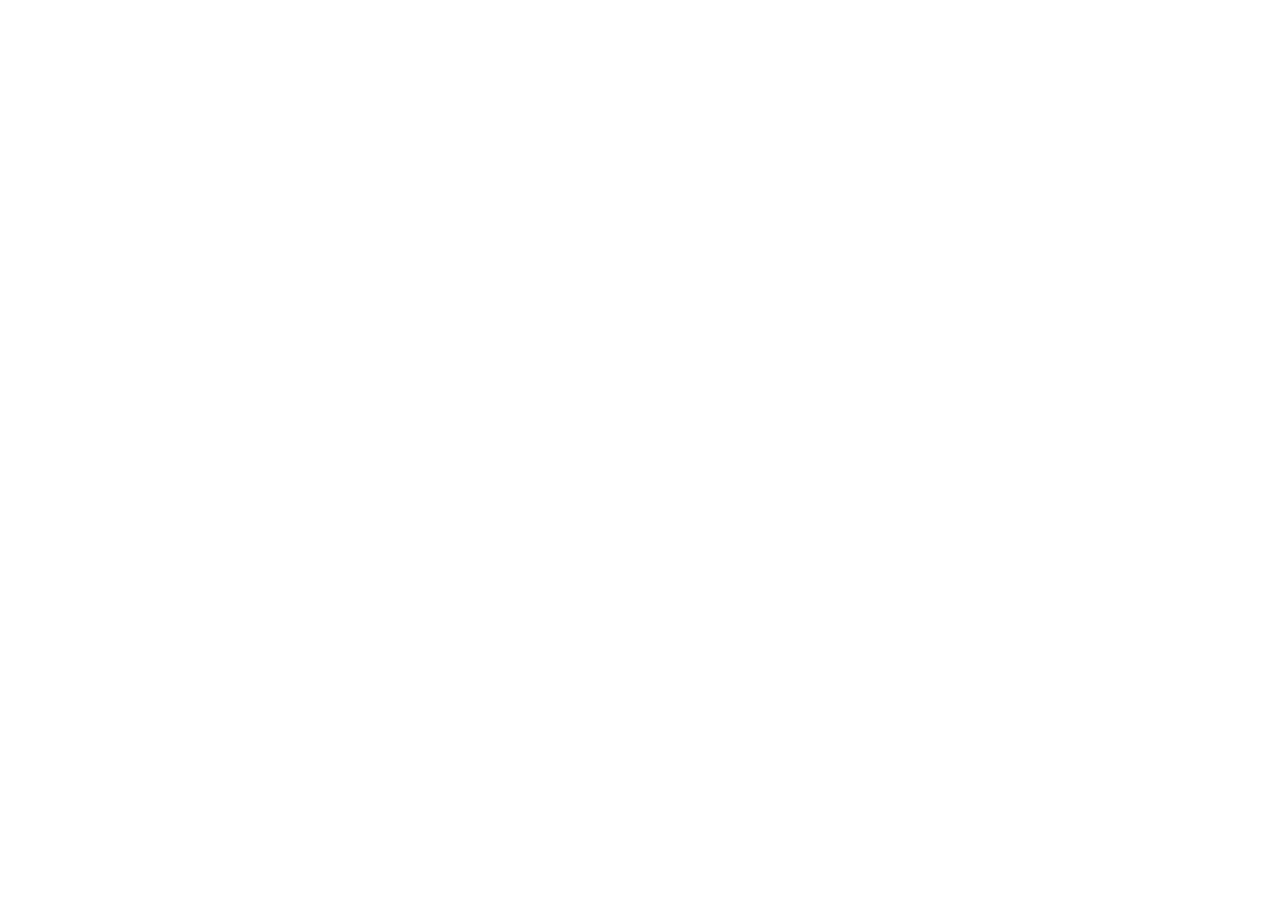
==== index.html @ a0824323 "Add static React Tailwind enterprise template" ====
<!doctype html>
<html lang="zh-CN">
  <head>
    <meta charset="utf-8" />
    <meta name="viewport" content="width=device-width, initial-scale=1" />
    <title>NovaTech 企业官网</title>
    <script src="https://cdn.tailwindcss.com"></script>
    <script>
      tailwind.config = {
        theme: {
          extend: {
            colors: {
              primary: {
                DEFAULT: '#0F172A',
                light: '#1E293B',
              },
              accent: '#6366F1',
            },
          },
        },
      };
    </script>
    <link rel="preconnect" href="https://fonts.googleapis.com" />
    <link rel="preconnect" href="https://fonts.gstatic.com" crossorigin />
    <link
      href="https://fonts.googleapis.com/css2?family=Inter:wght@400;500;600;700&display=swap"
      rel="stylesheet"
    />
    <style>
      body {
        font-family: 'Inter', system-ui, -apple-system, BlinkMacSystemFont, 'Segoe UI',
          sans-serif;
        background: #ffffff;
        color: #0b1120;
      }
    </style>
  </head>
  <body class="bg-white">
    <div id="root"></div>

    <script crossorigin src="https://unpkg.com/react@18/umd/react.production.min.js"></script>
    <script crossorigin src="https://unpkg.com/react-dom@18/umd/react-dom.production.min.js"></script>
    <script src="https://unpkg.com/@babel/standalone/babel.min.js"></script>

    <script type="text/babel">
      const navigation = [
        { name: '产品', href: '#products' },
        { name: '服务', href: '#services' },
        { name: '案例', href: '#case-studies' },
        { name: '联系我们', href: '#contact' },
      ];

      const productHighlights = [
        {
          title: 'NovaCloud 平台',
          description:
            '以云原生为核心，为企业提供可扩展的微服务架构，快速交付数字化产品。',
          tags: ['云原生', '可扩展', '自动化部署'],
          image:
            'https://images.unsplash.com/photo-1505740420928-5e560c06d30e?auto=format&fit=crop&w=800&q=80',
        },
        {
          title: 'Quantum 数据湖',
          description:
            '统一管理企业多源数据，实现实时洞察与智能决策，提升业务敏捷性。',
          tags: ['实时分析', '数据治理', 'AI 驱动'],
          image:
            'https://images.unsplash.com/photo-1518770660439-4636190af475?auto=format&fit=crop&w=800&q=80',
        },
        {
          title: 'Sentinel 安全套件',
          description:
            '多层次智能安全策略，构建企业级零信任安全体系，全面守护资产安全。',
          tags: ['零信任', '威胁检测', '合规'],
          image:
            'https://images.unsplash.com/photo-1550751827-4bd374c3f58b?auto=format&fit=crop&w=800&q=80',
        },
      ];

      const services = [
        {
          title: '咨询与规划',
          description: '分析企业现状，制定数字化转型路线，确保战略落地。',
          icon: (
            <svg
              xmlns="http://www.w3.org/2000/svg"
              viewBox="0 0 24 24"
              fill="none"
              stroke="currentColor"
              className="h-10 w-10"
            >
              <path
                strokeLinecap="round"
                strokeLinejoin="round"
                strokeWidth="1.5"
                d="M3.75 3.75h16.5v10.5H3.75V3.75Z"
              />
              <path
                strokeLinecap="round"
                strokeLinejoin="round"
                strokeWidth="1.5"
                d="M6 18h12m-9 0v2.25m6-2.25v2.25"
              />
            </svg>
          ),
        },
        {
          title: '定制开发',
          description: '组建跨职能团队，敏捷迭代交付业务系统与创新应用。',
          icon: (
            <svg
              xmlns="http://www.w3.org/2000/svg"
              viewBox="0 0 24 24"
              fill="none"
              stroke="currentColor"
              className="h-10 w-10"
            >
              <path
                strokeLinecap="round"
                strokeLinejoin="round"
                strokeWidth="1.5"
                d="m15 11.25-3 3-3-3m3-6v9"
              />
              <path
                strokeLinecap="round"
                strokeLinejoin="round"
                strokeWidth="1.5"
                d="M19.5 21h-15a1.5 1.5 0 0 1-1.5-1.5V6A1.5 1.5 0 0 1 4.5 4.5h4.755a1.5 1.5 0 0 1 1.06.44l1.495 1.495a1.5 1.5 0 0 0 1.06.44H19.5A1.5 1.5 0 0 1 21 7.875v11.625A1.5 1.5 0 0 1 19.5 21Z"
              />
            </svg>
          ),
        },
        {
          title: '托管运维',
          description: '7×24小时全托管运维，保障系统高可用与持续可观测性。',
          icon: (
            <svg
              xmlns="http://www.w3.org/2000/svg"
              viewBox="0 0 24 24"
              fill="none"
              stroke="currentColor"
              className="h-10 w-10"
            >
              <path
                strokeLinecap="round"
                strokeLinejoin="round"
                strokeWidth="1.5"
                d="M12 6v6l3 3"
              />
              <path
                strokeLinecap="round"
                strokeLinejoin="round"
                strokeWidth="1.5"
                d="M21 12A9 9 0 1 1 12 3"
              />
            </svg>
          ),
        },
      ];

      const metrics = [
        { value: '200+', label: '全球企业客户' },
        { value: '120%', label: '平均ROI提升' },
        { value: '99.99%', label: '服务可用性' },
        { value: '24/7', label: '全天候支持' },
      ];

      const Button = ({ children, variant = 'primary', href = '#' }) => {
        const baseClasses =
          'inline-flex items-center justify-center rounded-full px-5 py-3 text-sm font-semibold transition-all duration-300 focus:outline-none focus-visible:ring-2 focus-visible:ring-offset-2';
        const variants = {
          primary:
            'bg-black text-white hover:bg-gray-900 focus-visible:ring-black focus-visible:ring-offset-white',
          secondary:
            'bg-white text-black border border-black/10 hover:border-black/40 focus-visible:ring-black focus-visible:ring-offset-white',
        };

        return (
          <a href={href} className={`${baseClasses} ${variants[variant]}`}>
            {children}
          </a>
        );
      };

      const Navbar = () => {
        const [isOpen, setIsOpen] = React.useState(false);

        return (
          <header className="sticky top-0 z-50 border-b border-black/5 bg-white/80 backdrop-blur">
            <div className="mx-auto flex max-w-6xl items-center justify-between px-6 py-4">
              <div className="flex items-center space-x-2">
                <div className="flex h-10 w-10 items-center justify-center rounded-full bg-black text-white">
                  <span className="text-lg font-bold">N</span>
                </div>
                <div>
                  <p className="text-lg font-semibold">NovaTech</p>
                  <p className="text-xs text-black/60">智启未来的企业科技伙伴</p>
                </div>
              </div>

              <nav className="hidden items-center space-x-8 text-sm font-medium text-black/80 md:flex">
                {navigation.map((item) => (
                  <a key={item.name} href={item.href} className="hover:text-black">
                    {item.name}
                  </a>
                ))}
              </nav>

              <div className="hidden space-x-3 md:flex">
                <Button variant="secondary" href="#contact">
                  登录平台
                </Button>
                <Button href="#contact">预约演示</Button>
              </div>

              <button
                className="md:hidden"
                onClick={() => setIsOpen((prev) => !prev)}
                aria-label="Toggle menu"
              >
                <svg
                  xmlns="http://www.w3.org/2000/svg"
                  fill="none"
                  viewBox="0 0 24 24"
                  strokeWidth="1.5"
                  stroke="currentColor"
                  className="h-7 w-7"
                >
                  <path
                    strokeLinecap="round"
                    strokeLinejoin="round"
                    d={
                      isOpen
                        ? 'M6 18L18 6M6 6l12 12'
                        : 'M3.75 5.25h16.5M3.75 12h16.5m-16.5 6.75h16.5'
                    }
                  />
                </svg>
              </button>
            </div>

            {isOpen && (
              <div className="space-y-2 border-t border-black/5 bg-white px-6 py-4 md:hidden">
                {navigation.map((item) => (
                  <a
                    key={item.name}
                    href={item.href}
                    className="block rounded-lg px-3 py-2 text-sm font-medium hover:bg-black/5"
                  >
                    {item.name}
                  </a>
                ))}
                <div className="flex flex-col space-y-2 pt-2">
                  <Button variant="secondary" href="#contact">
                    登录平台
                  </Button>
                  <Button href="#contact">预约演示</Button>
                </div>
              </div>
            )}
          </header>
        );
      };

      const Hero = () => (
        <section className="relative overflow-hidden">
          <div className="absolute inset-0 -z-10">
            <div className="pointer-events-none absolute left-1/2 top-20 h-[28rem] w-[28rem] -translate-x-1/2 rounded-full bg-black/5 blur-3xl"></div>
            <div className="pointer-events-none absolute -left-20 bottom-10 h-72 w-72 rounded-full bg-black/5 blur-3xl"></div>
          </div>

          <div className="mx-auto flex max-w-6xl flex-col items-center gap-12 px-6 py-24 text-center md:flex-row md:gap-16 md:text-left">
            <div className="md:w-3/5">
              <span className="inline-flex items-center rounded-full border border-black/10 px-3 py-1 text-xs font-medium uppercase tracking-[0.2em] text-black/60">
                科技驱动增长
              </span>
              <h1 className="mt-6 text-4xl font-bold leading-tight text-black sm:text-5xl lg:text-6xl">
                构建面向未来的企业科技基础设施
              </h1>
              <p className="mt-6 text-base leading-relaxed text-black/70 sm:text-lg">
                NovaTech 通过云原生、数据智能与零信任安全，帮助企业快速实现数字化转型，打造持续创新的业务引擎。
              </p>
              <div className="mt-8 flex flex-col gap-4 sm:flex-row">
                <Button href="#contact">获取个性化方案</Button>
                <Button variant="secondary" href="#case-studies">
                  查看成功案例
                </Button>
              </div>
              <div className="mt-12 grid grid-cols-2 gap-6 rounded-2xl border border-black/10 bg-white/60 p-6 backdrop-blur-sm sm:grid-cols-4">
                {metrics.map((metric) => (
                  <div key={metric.label}>
                    <p className="text-2xl font-semibold text-black">{metric.value}</p>
                    <p className="mt-1 text-xs uppercase tracking-wider text-black/60">
                      {metric.label}
                    </p>
                  </div>
                ))}
              </div>
            </div>

            <div className="relative w-full md:w-2/5">
              <div className="relative overflow-hidden rounded-3xl border border-black/5 bg-gradient-to-br from-white to-black/5 p-6 shadow-xl">
                <div className="space-y-6">
                  <div>
                    <p className="text-xs font-semibold uppercase tracking-widest text-black/50">
                      Nova 宙域控制台
                    </p>
                    <h2 className="mt-2 text-2xl font-semibold text-black">
                      实时掌控企业数字资产
                    </h2>
                    <p className="mt-3 text-sm text-black/70">
                      AI 驱动的可视化界面，为跨团队协作提供统一的数据、流程和安全策略视图。
                    </p>
                  </div>

                  <div className="grid grid-cols-2 gap-4 text-left">
                    {[
                      '自动化发布流水线',
                      '智能告警与可观测',
                      'AI 助理策略建议',
                      '统一权限与合规',
                    ].map((item) => (
                      <div
                        key={item}
                        className="rounded-2xl border border-black/10 bg-white/80 p-4 text-sm"
                      >
                        <span className="text-black">{item}</span>
                      </div>
                    ))}
                  </div>

                  <div className="rounded-2xl border border-dashed border-black/20 p-4 text-left text-sm text-black/60">
                    <p>
                      “借助 NovaTech，我们的产品迭代周期缩短 40%，安全事故率下降 75%。”
                    </p>
                    <p className="mt-3 font-medium text-black">—— Apex Fintech CTO</p>
                  </div>
                </div>
              </div>
            </div>
          </div>
        </section>
      );

      const Products = () => (
        <section id="products" className="bg-white py-20">
          <div className="mx-auto max-w-6xl px-6">
            <div className="flex flex-col items-start justify-between gap-6 md:flex-row md:items-end">
              <div>
                <p className="text-sm font-semibold uppercase tracking-widest text-black/50">
                  产品矩阵
                </p>
                <h2 className="mt-3 text-3xl font-bold text-black sm:text-4xl">
                  连接数据、应用与安全的数字底座
                </h2>
              </div>
              <Button variant="secondary" href="#contact">
                申请产品白皮书
              </Button>
            </div>

            <div className="mt-12 grid gap-8 md:grid-cols-2 lg:grid-cols-3">
              {productHighlights.map((product) => (
                <article
                  key={product.title}
                  className="flex h-full flex-col overflow-hidden rounded-3xl border border-black/10 bg-white shadow-sm transition duration-300 hover:-translate-y-1 hover:shadow-xl"
                >
                  <div className="aspect-[4/3] overflow-hidden">
                    <img
                      src={product.image}
                      alt={product.title}
                      className="h-full w-full object-cover transition duration-500 hover:scale-105"
                    />
                  </div>
                  <div className="flex flex-1 flex-col gap-4 p-6">
                    <h3 className="text-xl font-semibold text-black">{product.title}</h3>
                    <p className="text-sm leading-relaxed text-black/70">
                      {product.description}
                    </p>
                    <div className="mt-auto flex flex-wrap gap-2">
                      {product.tags.map((tag) => (
                        <span
                          key={tag}
                          className="inline-flex items-center rounded-full border border-black/10 px-3 py-1 text-xs text-black/70"
                        >
                          {tag}
                        </span>
                      ))}
                    </div>
                  </div>
                </article>
              ))}
            </div>
          </div>
        </section>
      );

      const Services = () => (
        <section id="services" className="bg-black text-white">
          <div className="mx-auto max-w-6xl px-6 py-20">
            <div className="flex flex-col gap-6 md:flex-row md:items-end md:justify-between">
              <div>
                <p className="text-sm font-semibold uppercase tracking-widest text-white/60">
                  专业服务
                </p>
                <h2 className="mt-3 text-3xl font-bold sm:text-4xl">
                  从战略到交付，陪伴企业每一步
                </h2>
              </div>
              <p className="max-w-xl text-sm leading-relaxed text-white/70">
                NovaTech 的专家团队覆盖咨询、架构、开发到运维全链路，确保企业技术资产的持续演进与业务价值最大化。
              </p>
            </div>

            <div className="mt-12 grid gap-6 md:grid-cols-3">
              {services.map((service) => (
                <div
                  key={service.title}
                  className="flex h-full flex-col rounded-3xl border border-white/10 bg-white/5 p-6 backdrop-blur transition duration-300 hover:-translate-y-1 hover:border-white/30"
                >
                  <div className="mb-4 text-white/90">{service.icon}</div>
                  <h3 className="text-xl font-semibold">{service.title}</h3>
                  <p className="mt-3 text-sm leading-relaxed text-white/70">
                    {service.description}
                  </p>
                  <a
                    href="#contact"
                    className="mt-auto inline-flex items-center text-sm font-medium text-white/80 hover:text-white"
                  >
                    了解更多
                    <svg
                      xmlns="http://www.w3.org/2000/svg"
                      fill="none"
                      viewBox="0 0 24 24"
                      strokeWidth="1.5"
                      stroke="currentColor"
                      className="ml-2 h-4 w-4"
                    >
                      <path strokeLinecap="round" strokeLinejoin="round" d="M17.25 8.25 21 12l-3.75 3.75" />
                      <path
                        strokeLinecap="round"
                        strokeLinejoin="round"
                        d="M3 12h18"
                      />
                    </svg>
                  </a>
                </div>
              ))}
            </div>
          </div>
        </section>
      );

      const CaseStudies = () => (
        <section id="case-studies" className="bg-white py-20">
          <div className="mx-auto max-w-6xl px-6">
            <div className="rounded-3xl border border-black/10 bg-gradient-to-br from-white to-black/5 p-10 shadow-lg">
              <div className="flex flex-col gap-8 md:flex-row md:items-center md:justify-between">
                <div className="max-w-2xl">
                  <p className="text-sm font-semibold uppercase tracking-widest text-black/50">
                    客户案例
                  </p>
                  <h2 className="mt-3 text-3xl font-bold text-black sm:text-4xl">
                    助力全球企业打造可信赖的数字体验
                  </h2>
                  <p className="mt-4 text-sm leading-relaxed text-black/70">
                    在金融、制造、零售与能源等行业，我们帮助企业构建稳定、安全且具前瞻性的技术基座，实现业务规模化增长。
                  </p>
                </div>
                <div className="grid gap-4 text-sm text-black/70">
                  {[
                    'Apex Fintech：实现日处理 5 亿+ 交易的低延迟架构',
                    'Helios Manufacturing：打通供应链数据的实时监控平台',
                    'Vela Retail：AI 驱动的个性化营销自动化系统',
                  ].map((item) => (
                    <div key={item} className="flex items-start gap-3">
                      <span className="mt-1 inline-flex h-2 w-2 rounded-full bg-black"></span>
                      <p>{item}</p>
                    </div>
                  ))}
                </div>
              </div>
            </div>
          </div>
        </section>
      );

      const CTASection = () => (
        <section id="contact" className="bg-black text-white">
          <div className="mx-auto max-w-6xl px-6 py-20">
            <div className="grid gap-10 md:grid-cols-2 md:items-center">
              <div>
                <p className="text-sm font-semibold uppercase tracking-widest text-white/60">
                  下一步
                </p>
                <h2 className="mt-4 text-3xl font-bold sm:text-4xl">
                  预约一场专属的策略研讨会
                </h2>
                <p className="mt-4 text-sm leading-relaxed text-white/70">
                  告诉我们您的业务目标，我们的专家团队将在 24 小时内与您联系，共同制定高影响力的数字化行动计划。
                </p>
              </div>
              <div className="rounded-3xl border border-white/10 bg-white/10 p-8">
                <form className="grid gap-4">
                  <div className="grid gap-2">
                    <label className="text-xs font-medium uppercase tracking-widest text-white/60">
                      姓名
                    </label>
                    <input
                      type="text"
                      placeholder="请输入您的姓名"
                      className="w-full rounded-xl border border-white/20 bg-white/10 px-4 py-3 text-sm text-white placeholder:text-white/40 focus:border-white/60 focus:outline-none"
                    />
                  </div>
                  <div className="grid gap-2">
                    <label className="text-xs font-medium uppercase tracking-widest text-white/60">
                      企业邮箱
                    </label>
                    <input
                      type="email"
                      placeholder="you@company.com"
                      className="w-full rounded-xl border border-white/20 bg-white/10 px-4 py-3 text-sm text-white placeholder:text-white/40 focus:border-white/60 focus:outline-none"
                    />
                  </div>
                  <div className="grid gap-2">
                    <label className="text-xs font-medium uppercase tracking-widest text-white/60">
                      合作需求
                    </label>
                    <textarea
                      rows="4"
                      placeholder="请描述您当前的挑战或目标"
                      className="w-full rounded-xl border border-white/20 bg-white/10 px-4 py-3 text-sm text-white placeholder:text-white/40 focus:border-white/60 focus:outline-none"
                    ></textarea>
                  </div>
                  <Button>提交需求</Button>
                </form>
              </div>
            </div>
          </div>
        </section>
      );

      const Footer = () => (
        <footer className="border-t border-black/5 bg-white">
          <div className="mx-auto grid max-w-6xl gap-8 px-6 py-12 md:grid-cols-4">
            <div className="md:col-span-2">
              <div className="flex items-center space-x-2">
                <div className="flex h-10 w-10 items-center justify-center rounded-full bg-black text-white">
                  <span className="text-lg font-bold">N</span>
                </div>
                <span className="text-lg font-semibold">NovaTech</span>
              </div>
              <p className="mt-4 text-sm text-black/60">
                NovaTech 专注于为企业提供云原生、数据智能与安全领域的端到端解决方案，赋能组织实现数字化增长。
              </p>
            </div>

            <div>
              <p className="text-xs font-semibold uppercase tracking-widest text-black/50">
                公司
              </p>
              <ul className="mt-4 space-y-2 text-sm text-black/70">
                <li><a href="#" className="hover:text-black">关于我们</a></li>
                <li><a href="#" className="hover:text-black">加入我们</a></li>
                <li><a href="#" className="hover:text-black">媒体中心</a></li>
              </ul>
            </div>

            <div>
              <p className="text-xs font-semibold uppercase tracking-widest text-black/50">
                资源
              </p>
              <ul className="mt-4 space-y-2 text-sm text-black/70">
                <li><a href="#" className="hover:text-black">开发者中心</a></li>
                <li><a href="#" className="hover:text-black">合作伙伴</a></li>
                <li><a href="#" className="hover:text-black">隐私与合规</a></li>
              </ul>
            </div>
          </div>
          <div className="border-t border-black/5 bg-white/70">
            <div className="mx-auto flex max-w-6xl flex-col items-center justify-between gap-4 px-6 py-6 text-xs text-black/60 sm:flex-row">
              <p>© {new Date().getFullYear()} NovaTech Inc. 保留所有权利。</p>
              <div className="flex items-center gap-4">
                <a href="#" className="hover:text-black">服务条款</a>
                <a href="#" className="hover:text-black">隐私政策</a>
                <a href="#" className="hover:text-black">Cookie</a>
              </div>
            </div>
          </div>
        </footer>
      );

      const App = () => (
        <div className="bg-white text-black">
          <Navbar />
          <main>
            <Hero />
            <Products />
            <Services />
            <CaseStudies />
            <CTASection />
          </main>
          <Footer />
        </div>
      );

      const root = ReactDOM.createRoot(document.getElementById('root'));
      root.render(<App />);
    </script>
  </body>
</html>
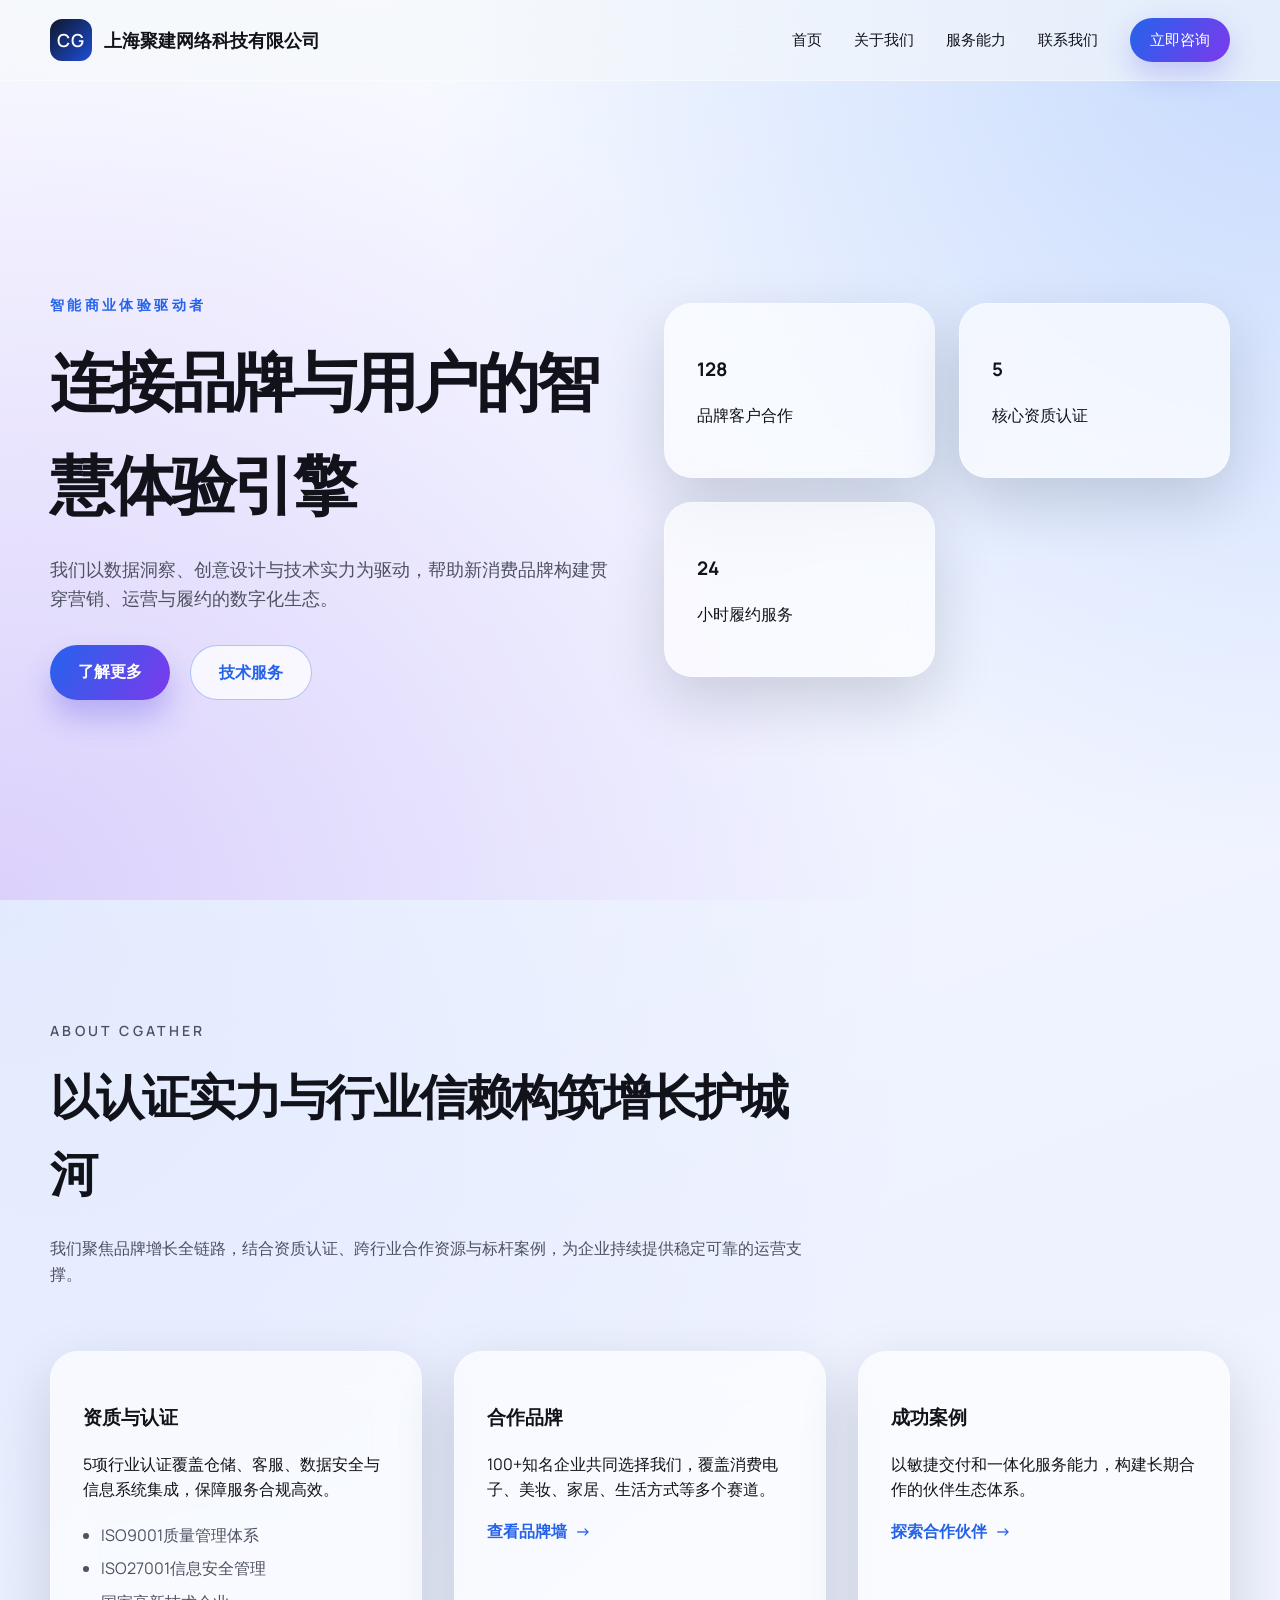
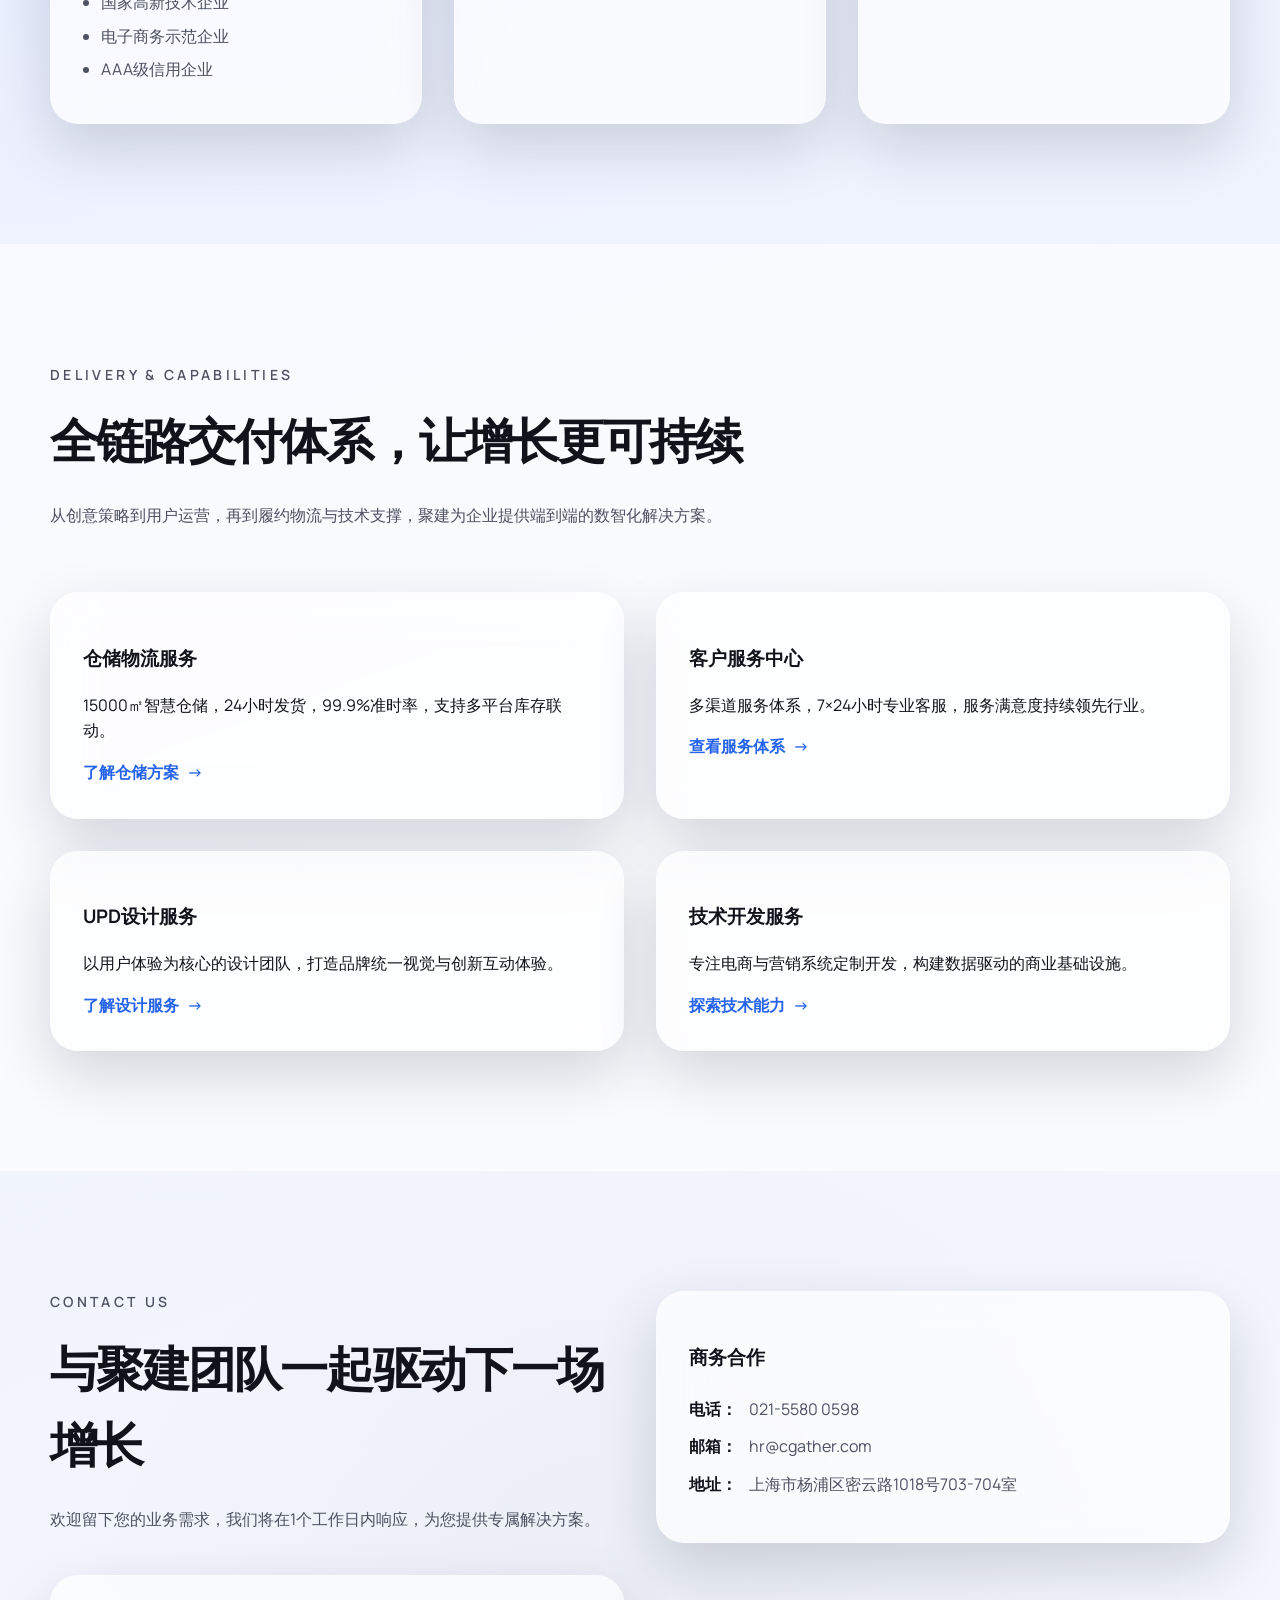
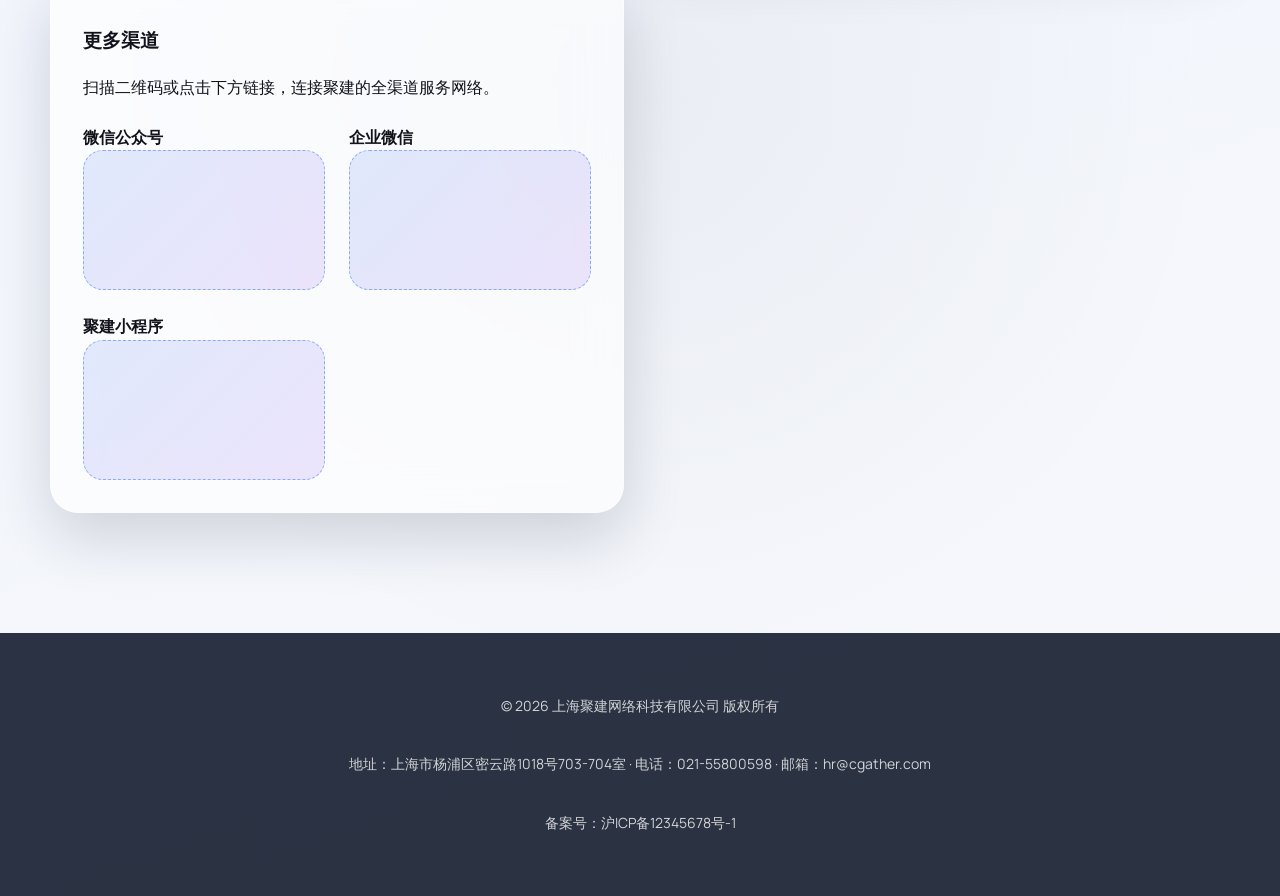
==== commit 7406e92a: "Create corporate website structure and content" ====
--- a/index.html
+++ b/index.html
@@ -1,611 +1,178 @@
-<!doctype html>
+<!DOCTYPE html>
 <html lang="zh-CN">
-  <head>
-    <meta charset="utf-8" />
-    <meta name="viewport" content="width=device-width, initial-scale=1" />
-    <title>NovaTech 企业官网</title>
-    <script src="https://cdn.tailwindcss.com"></script>
-    <script>
-      tailwind.config = {
-        theme: {
-          extend: {
-            colors: {
-              primary: {
-                DEFAULT: '#0F172A',
-                light: '#1E293B',
-              },
-              accent: '#6366F1',
-            },
-          },
-        },
-      };
-    </script>
-    <link rel="preconnect" href="https://fonts.googleapis.com" />
-    <link rel="preconnect" href="https://fonts.gstatic.com" crossorigin />
-    <link
-      href="https://fonts.googleapis.com/css2?family=Inter:wght@400;500;600;700&display=swap"
-      rel="stylesheet"
-    />
-    <style>
-      body {
-        font-family: 'Inter', system-ui, -apple-system, BlinkMacSystemFont, 'Segoe UI',
-          sans-serif;
-        background: #ffffff;
-        color: #0b1120;
-      }
-    </style>
-  </head>
-  <body class="bg-white">
-    <div id="root"></div>
+<head>
+    <meta charset="UTF-8">
+    <meta name="viewport" content="width=device-width, initial-scale=1.0">
+    <meta name="description" content="上海聚建网络科技有限公司——一站式品牌数字化运营伙伴，提供仓储物流、客户服务、设计与技术开发能力。">
+    <meta name="keywords" content="上海聚建网络科技有限公司, 仓储物流, 客服, 设计, 技术开发">
+    <title>上海聚建网络科技有限公司 | 智能商业体验驱动者</title>
+    <link rel="preconnect" href="https://fonts.googleapis.com">
+    <link rel="preconnect" href="https://fonts.gstatic.com" crossorigin>
+    <link href="https://fonts.googleapis.com/css2?family=Manrope:wght@300;400;600;700&display=swap" rel="stylesheet">
+    <link rel="stylesheet" href="css/styles.css">
+</head>
+<body>
+    <header class="site-header">
+        <div class="container nav-container">
+            <a class="logo" href="index.html" aria-label="上海聚建网络科技有限公司首页">
+                <span class="logo-mark">CG</span>
+                <span class="logo-text">上海聚建网络科技有限公司</span>
+            </a>
+            <button class="nav-toggle" aria-label="切换导航" aria-expanded="false">
+                <span></span>
+                <span></span>
+                <span></span>
+            </button>
+            <nav class="nav-menu" aria-label="主导航">
+                <a href="#hero">首页</a>
+                <a href="#about">关于我们</a>
+                <a href="#services">服务能力</a>
+                <a href="#contact">联系我们</a>
+                <a class="cta" href="contact.html">立即咨询</a>
+            </nav>
+        </div>
+    </header>
 
-    <script crossorigin src="https://unpkg.com/react@18/umd/react.production.min.js"></script>
-    <script crossorigin src="https://unpkg.com/react-dom@18/umd/react-dom.production.min.js"></script>
-    <script src="https://unpkg.com/@babel/standalone/babel.min.js"></script>
+    <main>
+        <section id="hero" class="section hero">
+            <div class="container hero-content reveal">
+                <div class="hero-text">
+                    <p class="eyebrow">智能商业体验驱动者</p>
+                    <h1>连接品牌与用户的智慧体验引擎</h1>
+                    <p class="intro">我们以数据洞察、创意设计与技术实力为驱动，帮助新消费品牌构建贯穿营销、运营与履约的数字化生态。</p>
+                    <div class="hero-actions">
+                        <a class="btn primary" href="about/brands.html">了解更多</a>
+                        <a class="btn ghost" href="services/development.html">技术服务</a>
+                    </div>
+                </div>
+                <div class="hero-stats">
+                    <article class="glass-card reveal" data-delay="0.2">
+                        <h3 data-counter="128">0</h3>
+                        <p>品牌客户合作</p>
+                    </article>
+                    <article class="glass-card reveal" data-delay="0.3">
+                        <h3 data-counter="5">0</h3>
+                        <p>核心资质认证</p>
+                    </article>
+                    <article class="glass-card reveal" data-delay="0.4">
+                        <h3 data-counter="24">0</h3>
+                        <p>小时履约服务</p>
+                    </article>
+                </div>
+            </div>
+            <div class="hero-bg" aria-hidden="true"></div>
+        </section>
 
-    <script type="text/babel">
-      const navigation = [
-        { name: '产品', href: '#products' },
-        { name: '服务', href: '#services' },
-        { name: '案例', href: '#case-studies' },
-        { name: '联系我们', href: '#contact' },
-      ];
+        <section id="about" class="section about">
+            <div class="container">
+                <header class="section-header reveal">
+                    <p class="eyebrow">ABOUT CGATHER</p>
+                    <h2>以认证实力与行业信赖构筑增长护城河</h2>
+                    <p>我们聚焦品牌增长全链路，结合资质认证、跨行业合作资源与标杆案例，为企业持续提供稳定可靠的运营支撑。</p>
+                </header>
+                <div class="about-grid">
+                    <article class="about-card glass-card reveal" data-delay="0.1">
+                        <h3>资质与认证</h3>
+                        <p>5项行业认证覆盖仓储、客服、数据安全与信息系统集成，保障服务合规高效。</p>
+                        <ul>
+                            <li>ISO9001质量管理体系</li>
+                            <li>ISO27001信息安全管理</li>
+                            <li>国家高新技术企业</li>
+                            <li>电子商务示范企业</li>
+                            <li>AAA级信用企业</li>
+                        </ul>
+                    </article>
+                    <article class="about-card glass-card reveal" data-delay="0.2">
+                        <h3>合作品牌</h3>
+                        <p>100+知名企业共同选择我们，覆盖消费电子、美妆、家居、生活方式等多个赛道。</p>
+                        <a class="link-arrow" href="about/brands.html">查看品牌墙</a>
+                    </article>
+                    <article class="about-card glass-card reveal" data-delay="0.3">
+                        <h3>成功案例</h3>
+                        <p>以敏捷交付和一体化服务能力，构建长期合作的伙伴生态体系。</p>
+                        <a class="link-arrow" href="about/cases.html">探索合作伙伴</a>
+                    </article>
+                </div>
+            </div>
+        </section>
 
-      const productHighlights = [
-        {
-          title: 'NovaCloud 平台',
-          description:
-            '以云原生为核心，为企业提供可扩展的微服务架构，快速交付数字化产品。',
-          tags: ['云原生', '可扩展', '自动化部署'],
-          image:
-            'https://images.unsplash.com/photo-1505740420928-5e560c06d30e?auto=format&fit=crop&w=800&q=80',
-        },
-        {
-          title: 'Quantum 数据湖',
-          description:
-            '统一管理企业多源数据，实现实时洞察与智能决策，提升业务敏捷性。',
-          tags: ['实时分析', '数据治理', 'AI 驱动'],
-          image:
-            'https://images.unsplash.com/photo-1518770660439-4636190af475?auto=format&fit=crop&w=800&q=80',
-        },
-        {
-          title: 'Sentinel 安全套件',
-          description:
-            '多层次智能安全策略，构建企业级零信任安全体系，全面守护资产安全。',
-          tags: ['零信任', '威胁检测', '合规'],
-          image:
-            'https://images.unsplash.com/photo-1550751827-4bd374c3f58b?auto=format&fit=crop&w=800&q=80',
-        },
-      ];
+        <section id="services" class="section services">
+            <div class="container">
+                <header class="section-header reveal">
+                    <p class="eyebrow">DELIVERY &amp; CAPABILITIES</p>
+                    <h2>全链路交付体系，让增长更可持续</h2>
+                    <p>从创意策略到用户运营，再到履约物流与技术支撑，聚建为企业提供端到端的数智化解决方案。</p>
+                </header>
+                <div class="service-grid">
+                    <article class="service-card glass-card reveal" data-delay="0.1">
+                        <h3>仓储物流服务</h3>
+                        <p>15000㎡智慧仓储，24小时发货，99.9%准时率，支持多平台库存联动。</p>
+                        <a class="link-arrow" href="services/warehouse.html">了解仓储方案</a>
+                    </article>
+                    <article class="service-card glass-card reveal" data-delay="0.2">
+                        <h3>客户服务中心</h3>
+                        <p>多渠道服务体系，7×24小时专业客服，服务满意度持续领先行业。</p>
+                        <a class="link-arrow" href="services/customerservice.html">查看服务体系</a>
+                    </article>
+                    <article class="service-card glass-card reveal" data-delay="0.3">
+                        <h3>UPD设计服务</h3>
+                        <p>以用户体验为核心的设计团队，打造品牌统一视觉与创新互动体验。</p>
+                        <a class="link-arrow" href="services/design.html">了解设计服务</a>
+                    </article>
+                    <article class="service-card glass-card reveal" data-delay="0.4">
+                        <h3>技术开发服务</h3>
+                        <p>专注电商与营销系统定制开发，构建数据驱动的商业基础设施。</p>
+                        <a class="link-arrow" href="services/development.html">探索技术能力</a>
+                    </article>
+                </div>
+            </div>
+        </section>
 
-      const services = [
-        {
-          title: '咨询与规划',
-          description: '分析企业现状，制定数字化转型路线，确保战略落地。',
-          icon: (
-            <svg
-              xmlns="http://www.w3.org/2000/svg"
-              viewBox="0 0 24 24"
-              fill="none"
-              stroke="currentColor"
-              className="h-10 w-10"
-            >
-              <path
-                strokeLinecap="round"
-                strokeLinejoin="round"
-                strokeWidth="1.5"
-                d="M3.75 3.75h16.5v10.5H3.75V3.75Z"
-              />
-              <path
-                strokeLinecap="round"
-                strokeLinejoin="round"
-                strokeWidth="1.5"
-                d="M6 18h12m-9 0v2.25m6-2.25v2.25"
-              />
-            </svg>
-          ),
-        },
-        {
-          title: '定制开发',
-          description: '组建跨职能团队，敏捷迭代交付业务系统与创新应用。',
-          icon: (
-            <svg
-              xmlns="http://www.w3.org/2000/svg"
-              viewBox="0 0 24 24"
-              fill="none"
-              stroke="currentColor"
-              className="h-10 w-10"
-            >
-              <path
-                strokeLinecap="round"
-                strokeLinejoin="round"
-                strokeWidth="1.5"
-                d="m15 11.25-3 3-3-3m3-6v9"
-              />
-              <path
-                strokeLinecap="round"
-                strokeLinejoin="round"
-                strokeWidth="1.5"
-                d="M19.5 21h-15a1.5 1.5 0 0 1-1.5-1.5V6A1.5 1.5 0 0 1 4.5 4.5h4.755a1.5 1.5 0 0 1 1.06.44l1.495 1.495a1.5 1.5 0 0 0 1.06.44H19.5A1.5 1.5 0 0 1 21 7.875v11.625A1.5 1.5 0 0 1 19.5 21Z"
-              />
-            </svg>
-          ),
-        },
-        {
-          title: '托管运维',
-          description: '7×24小时全托管运维，保障系统高可用与持续可观测性。',
-          icon: (
-            <svg
-              xmlns="http://www.w3.org/2000/svg"
-              viewBox="0 0 24 24"
-              fill="none"
-              stroke="currentColor"
-              className="h-10 w-10"
-            >
-              <path
-                strokeLinecap="round"
-                strokeLinejoin="round"
-                strokeWidth="1.5"
-                d="M12 6v6l3 3"
-              />
-              <path
-                strokeLinecap="round"
-                strokeLinejoin="round"
-                strokeWidth="1.5"
-                d="M21 12A9 9 0 1 1 12 3"
-              />
-            </svg>
-          ),
-        },
-      ];
+        <section id="contact" class="section contact">
+            <div class="container contact-layout">
+                <header class="section-header reveal">
+                    <p class="eyebrow">CONTACT US</p>
+                    <h2>与聚建团队一起驱动下一场增长</h2>
+                    <p>欢迎留下您的业务需求，我们将在1个工作日内响应，为您提供专属解决方案。</p>
+                </header>
+                <div class="contact-card glass-card reveal" data-delay="0.1">
+                    <h3>商务合作</h3>
+                    <ul>
+                        <li><span>电话：</span><a href="tel:02155800598">021-5580 0598</a></li>
+                        <li><span>邮箱：</span><a class="copy-email" data-email="hr@cgather.com" href="mailto:hr@cgather.com">hr@cgather.com</a></li>
+                        <li><span>地址：</span>上海市杨浦区密云路1018号703-704室</li>
+                    </ul>
+                </div>
+                <div class="contact-card glass-card reveal" data-delay="0.2">
+                    <h3>更多渠道</h3>
+                    <p>扫描二维码或点击下方链接，连接聚建的全渠道服务网络。</p>
+                    <div class="qr-grid">
+                        <div>
+                            <span>微信公众号</span>
+                            <div class="qr-placeholder" aria-hidden="true"></div>
+                        </div>
+                        <div>
+                            <span>企业微信</span>
+                            <div class="qr-placeholder" aria-hidden="true"></div>
+                        </div>
+                        <div>
+                            <span>聚建小程序</span>
+                            <div class="qr-placeholder" aria-hidden="true"></div>
+                        </div>
+                    </div>
+                </div>
+            </div>
+        </section>
+    </main>
 
-      const metrics = [
-        { value: '200+', label: '全球企业客户' },
-        { value: '120%', label: '平均ROI提升' },
-        { value: '99.99%', label: '服务可用性' },
-        { value: '24/7', label: '全天候支持' },
-      ];
+    <footer class="site-footer">
+        <div class="container footer-content">
+            <p>© <span id="year"></span> 上海聚建网络科技有限公司 版权所有</p>
+            <p>地址：上海市杨浦区密云路1018号703-704室 · 电话：021-55800598 · 邮箱：hr@cgather.com</p>
+            <p>备案号：沪ICP备12345678号-1</p>
+        </div>
+    </footer>
 
-      const Button = ({ children, variant = 'primary', href = '#' }) => {
-        const baseClasses =
-          'inline-flex items-center justify-center rounded-full px-5 py-3 text-sm font-semibold transition-all duration-300 focus:outline-none focus-visible:ring-2 focus-visible:ring-offset-2';
-        const variants = {
-          primary:
-            'bg-black text-white hover:bg-gray-900 focus-visible:ring-black focus-visible:ring-offset-white',
-          secondary:
-            'bg-white text-black border border-black/10 hover:border-black/40 focus-visible:ring-black focus-visible:ring-offset-white',
-        };
-
-        return (
-          <a href={href} className={`${baseClasses} ${variants[variant]}`}>
-            {children}
-          </a>
-        );
-      };
-
-      const Navbar = () => {
-        const [isOpen, setIsOpen] = React.useState(false);
-
-        return (
-          <header className="sticky top-0 z-50 border-b border-black/5 bg-white/80 backdrop-blur">
-            <div className="mx-auto flex max-w-6xl items-center justify-between px-6 py-4">
-              <div className="flex items-center space-x-2">
-                <div className="flex h-10 w-10 items-center justify-center rounded-full bg-black text-white">
-                  <span className="text-lg font-bold">N</span>
-                </div>
-                <div>
-                  <p className="text-lg font-semibold">NovaTech</p>
-                  <p className="text-xs text-black/60">智启未来的企业科技伙伴</p>
-                </div>
-              </div>
-
-              <nav className="hidden items-center space-x-8 text-sm font-medium text-black/80 md:flex">
-                {navigation.map((item) => (
-                  <a key={item.name} href={item.href} className="hover:text-black">
-                    {item.name}
-                  </a>
-                ))}
-              </nav>
-
-              <div className="hidden space-x-3 md:flex">
-                <Button variant="secondary" href="#contact">
-                  登录平台
-                </Button>
-                <Button href="#contact">预约演示</Button>
-              </div>
-
-              <button
-                className="md:hidden"
-                onClick={() => setIsOpen((prev) => !prev)}
-                aria-label="Toggle menu"
-              >
-                <svg
-                  xmlns="http://www.w3.org/2000/svg"
-                  fill="none"
-                  viewBox="0 0 24 24"
-                  strokeWidth="1.5"
-                  stroke="currentColor"
-                  className="h-7 w-7"
-                >
-                  <path
-                    strokeLinecap="round"
-                    strokeLinejoin="round"
-                    d={
-                      isOpen
-                        ? 'M6 18L18 6M6 6l12 12'
-                        : 'M3.75 5.25h16.5M3.75 12h16.5m-16.5 6.75h16.5'
-                    }
-                  />
-                </svg>
-              </button>
-            </div>
-
-            {isOpen && (
-              <div className="space-y-2 border-t border-black/5 bg-white px-6 py-4 md:hidden">
-                {navigation.map((item) => (
-                  <a
-                    key={item.name}
-                    href={item.href}
-                    className="block rounded-lg px-3 py-2 text-sm font-medium hover:bg-black/5"
-                  >
-                    {item.name}
-                  </a>
-                ))}
-                <div className="flex flex-col space-y-2 pt-2">
-                  <Button variant="secondary" href="#contact">
-                    登录平台
-                  </Button>
-                  <Button href="#contact">预约演示</Button>
-                </div>
-              </div>
-            )}
-          </header>
-        );
-      };
-
-      const Hero = () => (
-        <section className="relative overflow-hidden">
-          <div className="absolute inset-0 -z-10">
-            <div className="pointer-events-none absolute left-1/2 top-20 h-[28rem] w-[28rem] -translate-x-1/2 rounded-full bg-black/5 blur-3xl"></div>
-            <div className="pointer-events-none absolute -left-20 bottom-10 h-72 w-72 rounded-full bg-black/5 blur-3xl"></div>
-          </div>
-
-          <div className="mx-auto flex max-w-6xl flex-col items-center gap-12 px-6 py-24 text-center md:flex-row md:gap-16 md:text-left">
-            <div className="md:w-3/5">
-              <span className="inline-flex items-center rounded-full border border-black/10 px-3 py-1 text-xs font-medium uppercase tracking-[0.2em] text-black/60">
-                科技驱动增长
-              </span>
-              <h1 className="mt-6 text-4xl font-bold leading-tight text-black sm:text-5xl lg:text-6xl">
-                构建面向未来的企业科技基础设施
-              </h1>
-              <p className="mt-6 text-base leading-relaxed text-black/70 sm:text-lg">
-                NovaTech 通过云原生、数据智能与零信任安全，帮助企业快速实现数字化转型，打造持续创新的业务引擎。
-              </p>
-              <div className="mt-8 flex flex-col gap-4 sm:flex-row">
-                <Button href="#contact">获取个性化方案</Button>
-                <Button variant="secondary" href="#case-studies">
-                  查看成功案例
-                </Button>
-              </div>
-              <div className="mt-12 grid grid-cols-2 gap-6 rounded-2xl border border-black/10 bg-white/60 p-6 backdrop-blur-sm sm:grid-cols-4">
-                {metrics.map((metric) => (
-                  <div key={metric.label}>
-                    <p className="text-2xl font-semibold text-black">{metric.value}</p>
-                    <p className="mt-1 text-xs uppercase tracking-wider text-black/60">
-                      {metric.label}
-                    </p>
-                  </div>
-                ))}
-              </div>
-            </div>
-
-            <div className="relative w-full md:w-2/5">
-              <div className="relative overflow-hidden rounded-3xl border border-black/5 bg-gradient-to-br from-white to-black/5 p-6 shadow-xl">
-                <div className="space-y-6">
-                  <div>
-                    <p className="text-xs font-semibold uppercase tracking-widest text-black/50">
-                      Nova 宙域控制台
-                    </p>
-                    <h2 className="mt-2 text-2xl font-semibold text-black">
-                      实时掌控企业数字资产
-                    </h2>
-                    <p className="mt-3 text-sm text-black/70">
-                      AI 驱动的可视化界面，为跨团队协作提供统一的数据、流程和安全策略视图。
-                    </p>
-                  </div>
-
-                  <div className="grid grid-cols-2 gap-4 text-left">
-                    {[
-                      '自动化发布流水线',
-                      '智能告警与可观测',
-                      'AI 助理策略建议',
-                      '统一权限与合规',
-                    ].map((item) => (
-                      <div
-                        key={item}
-                        className="rounded-2xl border border-black/10 bg-white/80 p-4 text-sm"
-                      >
-                        <span className="text-black">{item}</span>
-                      </div>
-                    ))}
-                  </div>
-
-                  <div className="rounded-2xl border border-dashed border-black/20 p-4 text-left text-sm text-black/60">
-                    <p>
-                      “借助 NovaTech，我们的产品迭代周期缩短 40%，安全事故率下降 75%。”
-                    </p>
-                    <p className="mt-3 font-medium text-black">—— Apex Fintech CTO</p>
-                  </div>
-                </div>
-              </div>
-            </div>
-          </div>
-        </section>
-      );
-
-      const Products = () => (
-        <section id="products" className="bg-white py-20">
-          <div className="mx-auto max-w-6xl px-6">
-            <div className="flex flex-col items-start justify-between gap-6 md:flex-row md:items-end">
-              <div>
-                <p className="text-sm font-semibold uppercase tracking-widest text-black/50">
-                  产品矩阵
-                </p>
-                <h2 className="mt-3 text-3xl font-bold text-black sm:text-4xl">
-                  连接数据、应用与安全的数字底座
-                </h2>
-              </div>
-              <Button variant="secondary" href="#contact">
-                申请产品白皮书
-              </Button>
-            </div>
-
-            <div className="mt-12 grid gap-8 md:grid-cols-2 lg:grid-cols-3">
-              {productHighlights.map((product) => (
-                <article
-                  key={product.title}
-                  className="flex h-full flex-col overflow-hidden rounded-3xl border border-black/10 bg-white shadow-sm transition duration-300 hover:-translate-y-1 hover:shadow-xl"
-                >
-                  <div className="aspect-[4/3] overflow-hidden">
-                    <img
-                      src={product.image}
-                      alt={product.title}
-                      className="h-full w-full object-cover transition duration-500 hover:scale-105"
-                    />
-                  </div>
-                  <div className="flex flex-1 flex-col gap-4 p-6">
-                    <h3 className="text-xl font-semibold text-black">{product.title}</h3>
-                    <p className="text-sm leading-relaxed text-black/70">
-                      {product.description}
-                    </p>
-                    <div className="mt-auto flex flex-wrap gap-2">
-                      {product.tags.map((tag) => (
-                        <span
-                          key={tag}
-                          className="inline-flex items-center rounded-full border border-black/10 px-3 py-1 text-xs text-black/70"
-                        >
-                          {tag}
-                        </span>
-                      ))}
-                    </div>
-                  </div>
-                </article>
-              ))}
-            </div>
-          </div>
-        </section>
-      );
-
-      const Services = () => (
-        <section id="services" className="bg-black text-white">
-          <div className="mx-auto max-w-6xl px-6 py-20">
-            <div className="flex flex-col gap-6 md:flex-row md:items-end md:justify-between">
-              <div>
-                <p className="text-sm font-semibold uppercase tracking-widest text-white/60">
-                  专业服务
-                </p>
-                <h2 className="mt-3 text-3xl font-bold sm:text-4xl">
-                  从战略到交付，陪伴企业每一步
-                </h2>
-              </div>
-              <p className="max-w-xl text-sm leading-relaxed text-white/70">
-                NovaTech 的专家团队覆盖咨询、架构、开发到运维全链路，确保企业技术资产的持续演进与业务价值最大化。
-              </p>
-            </div>
-
-            <div className="mt-12 grid gap-6 md:grid-cols-3">
-              {services.map((service) => (
-                <div
-                  key={service.title}
-                  className="flex h-full flex-col rounded-3xl border border-white/10 bg-white/5 p-6 backdrop-blur transition duration-300 hover:-translate-y-1 hover:border-white/30"
-                >
-                  <div className="mb-4 text-white/90">{service.icon}</div>
-                  <h3 className="text-xl font-semibold">{service.title}</h3>
-                  <p className="mt-3 text-sm leading-relaxed text-white/70">
-                    {service.description}
-                  </p>
-                  <a
-                    href="#contact"
-                    className="mt-auto inline-flex items-center text-sm font-medium text-white/80 hover:text-white"
-                  >
-                    了解更多
-                    <svg
-                      xmlns="http://www.w3.org/2000/svg"
-                      fill="none"
-                      viewBox="0 0 24 24"
-                      strokeWidth="1.5"
-                      stroke="currentColor"
-                      className="ml-2 h-4 w-4"
-                    >
-                      <path strokeLinecap="round" strokeLinejoin="round" d="M17.25 8.25 21 12l-3.75 3.75" />
-                      <path
-                        strokeLinecap="round"
-                        strokeLinejoin="round"
-                        d="M3 12h18"
-                      />
-                    </svg>
-                  </a>
-                </div>
-              ))}
-            </div>
-          </div>
-        </section>
-      );
-
-      const CaseStudies = () => (
-        <section id="case-studies" className="bg-white py-20">
-          <div className="mx-auto max-w-6xl px-6">
-            <div className="rounded-3xl border border-black/10 bg-gradient-to-br from-white to-black/5 p-10 shadow-lg">
-              <div className="flex flex-col gap-8 md:flex-row md:items-center md:justify-between">
-                <div className="max-w-2xl">
-                  <p className="text-sm font-semibold uppercase tracking-widest text-black/50">
-                    客户案例
-                  </p>
-                  <h2 className="mt-3 text-3xl font-bold text-black sm:text-4xl">
-                    助力全球企业打造可信赖的数字体验
-                  </h2>
-                  <p className="mt-4 text-sm leading-relaxed text-black/70">
-                    在金融、制造、零售与能源等行业，我们帮助企业构建稳定、安全且具前瞻性的技术基座，实现业务规模化增长。
-                  </p>
-                </div>
-                <div className="grid gap-4 text-sm text-black/70">
-                  {[
-                    'Apex Fintech：实现日处理 5 亿+ 交易的低延迟架构',
-                    'Helios Manufacturing：打通供应链数据的实时监控平台',
-                    'Vela Retail：AI 驱动的个性化营销自动化系统',
-                  ].map((item) => (
-                    <div key={item} className="flex items-start gap-3">
-                      <span className="mt-1 inline-flex h-2 w-2 rounded-full bg-black"></span>
-                      <p>{item}</p>
-                    </div>
-                  ))}
-                </div>
-              </div>
-            </div>
-          </div>
-        </section>
-      );
-
-      const CTASection = () => (
-        <section id="contact" className="bg-black text-white">
-          <div className="mx-auto max-w-6xl px-6 py-20">
-            <div className="grid gap-10 md:grid-cols-2 md:items-center">
-              <div>
-                <p className="text-sm font-semibold uppercase tracking-widest text-white/60">
-                  下一步
-                </p>
-                <h2 className="mt-4 text-3xl font-bold sm:text-4xl">
-                  预约一场专属的策略研讨会
-                </h2>
-                <p className="mt-4 text-sm leading-relaxed text-white/70">
-                  告诉我们您的业务目标，我们的专家团队将在 24 小时内与您联系，共同制定高影响力的数字化行动计划。
-                </p>
-              </div>
-              <div className="rounded-3xl border border-white/10 bg-white/10 p-8">
-                <form className="grid gap-4">
-                  <div className="grid gap-2">
-                    <label className="text-xs font-medium uppercase tracking-widest text-white/60">
-                      姓名
-                    </label>
-                    <input
-                      type="text"
-                      placeholder="请输入您的姓名"
-                      className="w-full rounded-xl border border-white/20 bg-white/10 px-4 py-3 text-sm text-white placeholder:text-white/40 focus:border-white/60 focus:outline-none"
-                    />
-                  </div>
-                  <div className="grid gap-2">
-                    <label className="text-xs font-medium uppercase tracking-widest text-white/60">
-                      企业邮箱
-                    </label>
-                    <input
-                      type="email"
-                      placeholder="you@company.com"
-                      className="w-full rounded-xl border border-white/20 bg-white/10 px-4 py-3 text-sm text-white placeholder:text-white/40 focus:border-white/60 focus:outline-none"
-                    />
-                  </div>
-                  <div className="grid gap-2">
-                    <label className="text-xs font-medium uppercase tracking-widest text-white/60">
-                      合作需求
-                    </label>
-                    <textarea
-                      rows="4"
-                      placeholder="请描述您当前的挑战或目标"
-                      className="w-full rounded-xl border border-white/20 bg-white/10 px-4 py-3 text-sm text-white placeholder:text-white/40 focus:border-white/60 focus:outline-none"
-                    ></textarea>
-                  </div>
-                  <Button>提交需求</Button>
-                </form>
-              </div>
-            </div>
-          </div>
-        </section>
-      );
-
-      const Footer = () => (
-        <footer className="border-t border-black/5 bg-white">
-          <div className="mx-auto grid max-w-6xl gap-8 px-6 py-12 md:grid-cols-4">
-            <div className="md:col-span-2">
-              <div className="flex items-center space-x-2">
-                <div className="flex h-10 w-10 items-center justify-center rounded-full bg-black text-white">
-                  <span className="text-lg font-bold">N</span>
-                </div>
-                <span className="text-lg font-semibold">NovaTech</span>
-              </div>
-              <p className="mt-4 text-sm text-black/60">
-                NovaTech 专注于为企业提供云原生、数据智能与安全领域的端到端解决方案，赋能组织实现数字化增长。
-              </p>
-            </div>
-
-            <div>
-              <p className="text-xs font-semibold uppercase tracking-widest text-black/50">
-                公司
-              </p>
-              <ul className="mt-4 space-y-2 text-sm text-black/70">
-                <li><a href="#" className="hover:text-black">关于我们</a></li>
-                <li><a href="#" className="hover:text-black">加入我们</a></li>
-                <li><a href="#" className="hover:text-black">媒体中心</a></li>
-              </ul>
-            </div>
-
-            <div>
-              <p className="text-xs font-semibold uppercase tracking-widest text-black/50">
-                资源
-              </p>
-              <ul className="mt-4 space-y-2 text-sm text-black/70">
-                <li><a href="#" className="hover:text-black">开发者中心</a></li>
-                <li><a href="#" className="hover:text-black">合作伙伴</a></li>
-                <li><a href="#" className="hover:text-black">隐私与合规</a></li>
-              </ul>
-            </div>
-          </div>
-          <div className="border-t border-black/5 bg-white/70">
-            <div className="mx-auto flex max-w-6xl flex-col items-center justify-between gap-4 px-6 py-6 text-xs text-black/60 sm:flex-row">
-              <p>© {new Date().getFullYear()} NovaTech Inc. 保留所有权利。</p>
-              <div className="flex items-center gap-4">
-                <a href="#" className="hover:text-black">服务条款</a>
-                <a href="#" className="hover:text-black">隐私政策</a>
-                <a href="#" className="hover:text-black">Cookie</a>
-              </div>
-            </div>
-          </div>
-        </footer>
-      );
-
-      const App = () => (
-        <div className="bg-white text-black">
-          <Navbar />
-          <main>
-            <Hero />
-            <Products />
-            <Services />
-            <CaseStudies />
-            <CTASection />
-          </main>
-          <Footer />
-        </div>
-      );
-
-      const root = ReactDOM.createRoot(document.getElementById('root'));
-      root.render(<App />);
-    </script>
-  </body>
+    <script src="js/main.js" defer></script>
+</body>
 </html>
--- a/css/styles.css
+++ b/css/styles.css
@@ -0,0 +1,702 @@
+:root {
+    --background: #f6f8fb;
+    --text-primary: #11121a;
+    --text-secondary: #4d5161;
+    --accent: #2563eb;
+    --accent-soft: rgba(37, 99, 235, 0.08);
+    --glass-bg: rgba(255, 255, 255, 0.65);
+    --border: rgba(255, 255, 255, 0.35);
+    --shadow: 0 24px 60px rgba(15, 23, 42, 0.16);
+    --radius-lg: 28px;
+    --radius-md: 20px;
+    --radius-sm: 12px;
+    --container-width: min(1180px, calc(100vw - 48px));
+    --font-family: 'Manrope', 'Helvetica Neue', Arial, sans-serif;
+}
+
+* {
+    box-sizing: border-box;
+}
+
+html {
+    scroll-behavior: smooth;
+}
+
+body {
+    margin: 0;
+    font-family: var(--font-family);
+    background: linear-gradient(160deg, #f9fbff 0%, #eef2ff 35%, #f6f8fb 100%);
+    color: var(--text-primary);
+    line-height: 1.6;
+    min-height: 100vh;
+}
+
+img {
+    max-width: 100%;
+    display: block;
+}
+
+a {
+    color: inherit;
+    text-decoration: none;
+}
+
+a:hover,
+a:focus {
+    color: var(--accent);
+}
+
+.container {
+    width: var(--container-width);
+    margin: 0 auto;
+}
+
+.section {
+    padding: 120px 0;
+    position: relative;
+}
+
+.section.hero {
+    display: flex;
+    align-items: center;
+    min-height: 100vh;
+    overflow: hidden;
+}
+
+.section.hero.compact {
+    min-height: auto;
+    padding: 140px 0 80px;
+}
+
+.section-header {
+    max-width: 760px;
+}
+
+.section-header h1,
+.section-header h2 {
+    font-size: clamp(32px, 4vw, 48px);
+    margin: 16px 0 24px;
+    letter-spacing: -0.04em;
+}
+
+.section-header p {
+    margin: 0;
+    color: var(--text-secondary);
+}
+
+.eyebrow {
+    letter-spacing: 0.24em;
+    text-transform: uppercase;
+    font-size: 14px;
+    font-weight: 600;
+    color: var(--accent);
+}
+
+.site-header {
+    position: fixed;
+    width: 100%;
+    top: 0;
+    left: 0;
+    z-index: 10;
+    background: rgba(246, 248, 251, 0.6);
+    backdrop-filter: blur(18px);
+    border-bottom: 1px solid rgba(255, 255, 255, 0.4);
+}
+
+.nav-container {
+    display: flex;
+    align-items: center;
+    justify-content: space-between;
+    height: 80px;
+}
+
+.logo {
+    display: inline-flex;
+    align-items: center;
+    gap: 12px;
+    font-weight: 700;
+    font-size: 18px;
+}
+
+.logo-mark {
+    width: 42px;
+    height: 42px;
+    border-radius: 12px;
+    background: linear-gradient(135deg, #0f172a, #1d4ed8);
+    display: grid;
+    place-items: center;
+    color: #fff;
+    font-weight: 600;
+    letter-spacing: 0.08em;
+}
+
+.nav-toggle {
+    display: none;
+    flex-direction: column;
+    gap: 6px;
+    width: 48px;
+    height: 48px;
+    border-radius: var(--radius-sm);
+    border: 1px solid rgba(37, 99, 235, 0.25);
+    background: rgba(255, 255, 255, 0.6);
+    cursor: pointer;
+    justify-content: center;
+    align-items: center;
+    transition: all 0.3s ease;
+}
+
+.nav-toggle span {
+    width: 24px;
+    height: 2px;
+    border-radius: 2px;
+    background: #1f2937;
+    display: block;
+}
+
+.nav-toggle[aria-expanded="true"] {
+    border-color: var(--accent);
+    box-shadow: 0 16px 30px rgba(37, 99, 235, 0.25);
+}
+
+.nav-menu {
+    display: flex;
+    align-items: center;
+    gap: 32px;
+    font-size: 15px;
+    font-weight: 500;
+}
+
+.nav-menu a {
+    position: relative;
+    padding: 8px 0;
+}
+
+.nav-menu a::after {
+    content: "";
+    position: absolute;
+    left: 0;
+    bottom: -6px;
+    width: 0;
+    height: 2px;
+    background: linear-gradient(90deg, #2563eb, #7c3aed);
+    transition: width 0.3s ease;
+}
+
+.nav-menu a:hover::after,
+.nav-menu a:focus::after {
+    width: 100%;
+}
+
+.nav-menu .cta {
+    padding: 10px 20px;
+    border-radius: 999px;
+    background: linear-gradient(120deg, #2563eb, #7c3aed);
+    color: #fff;
+    box-shadow: 0 12px 30px rgba(79, 70, 229, 0.25);
+}
+
+.hero {
+    position: relative;
+}
+
+.hero-content {
+    display: grid;
+    gap: 48px;
+    grid-template-columns: repeat(2, minmax(0, 1fr));
+    align-items: center;
+    margin-top: 80px;
+}
+
+.hero-text h1 {
+    font-size: clamp(44px, 5vw, 64px);
+    margin: 12px 0 20px;
+    letter-spacing: -0.05em;
+}
+
+.hero-text .intro {
+    color: var(--text-secondary);
+    font-size: 18px;
+}
+
+.hero-actions {
+    margin-top: 32px;
+    display: flex;
+    gap: 20px;
+}
+
+.btn {
+    padding: 14px 28px;
+    border-radius: 999px;
+    font-weight: 600;
+    border: none;
+    cursor: pointer;
+    transition: transform 0.2s ease, box-shadow 0.2s ease;
+}
+
+.btn.primary {
+    background: linear-gradient(120deg, #2563eb, #7c3aed);
+    color: #fff;
+    box-shadow: 0 18px 30px rgba(79, 70, 229, 0.3);
+}
+
+.btn.ghost {
+    background: rgba(255, 255, 255, 0.75);
+    border: 1px solid rgba(37, 99, 235, 0.35);
+    color: var(--accent);
+}
+
+.btn:hover,
+.btn:focus {
+    transform: translateY(-2px);
+    box-shadow: 0 22px 34px rgba(37, 99, 235, 0.25);
+}
+
+.hero-stats {
+    display: grid;
+    gap: 24px;
+    grid-template-columns: repeat(auto-fit, minmax(180px, 1fr));
+}
+
+.glass-card {
+    background: var(--glass-bg);
+    border: 1px solid var(--border);
+    border-radius: var(--radius-lg);
+    padding: 32px;
+    box-shadow: var(--shadow);
+    backdrop-filter: blur(20px);
+    transition: transform 0.4s ease, box-shadow 0.4s ease;
+}
+
+.glass-card:hover {
+    transform: translateY(-8px);
+    box-shadow: 0 32px 60px rgba(15, 23, 42, 0.22);
+}
+
+.hero-bg {
+    position: absolute;
+    inset: 0;
+    background: radial-gradient(circle at top right, rgba(59, 130, 246, 0.25), transparent 55%),
+                radial-gradient(circle at bottom left, rgba(124, 58, 237, 0.2), transparent 60%);
+    z-index: -1;
+}
+
+.about {
+    background: radial-gradient(circle at top left, rgba(37, 99, 235, 0.08), transparent 60%);
+}
+
+.about-grid {
+    display: grid;
+    gap: 32px;
+    grid-template-columns: repeat(3, minmax(0, 1fr));
+    margin-top: 64px;
+}
+
+.about-card ul {
+    padding-left: 18px;
+    margin: 20px 0 0;
+    color: var(--text-secondary);
+}
+
+.about-card li {
+    margin-bottom: 8px;
+}
+
+.link-arrow {
+    display: inline-flex;
+    align-items: center;
+    gap: 8px;
+    color: var(--accent);
+    font-weight: 600;
+}
+
+.link-arrow::after {
+    content: '→';
+    transition: transform 0.3s ease;
+}
+
+.link-arrow:hover::after {
+    transform: translateX(4px);
+}
+
+.services {
+    background: rgba(255, 255, 255, 0.65);
+}
+
+.service-grid {
+    display: grid;
+    gap: 32px;
+    grid-template-columns: repeat(2, minmax(0, 1fr));
+    margin-top: 64px;
+}
+
+.contact {
+    background: radial-gradient(circle at center, rgba(15, 23, 42, 0.04), transparent 70%);
+}
+
+.contact-layout {
+    display: grid;
+    gap: 32px;
+    grid-template-columns: repeat(2, minmax(0, 1fr));
+    align-items: start;
+}
+
+.contact-card ul {
+    list-style: none;
+    margin: 24px 0 0;
+    padding: 0;
+    color: var(--text-secondary);
+}
+
+.contact-card li {
+    margin-bottom: 12px;
+    display: flex;
+    gap: 12px;
+}
+
+.contact-card span {
+    min-width: 48px;
+    font-weight: 600;
+    color: var(--text-primary);
+}
+
+.qr-grid {
+    display: grid;
+    gap: 24px;
+    grid-template-columns: repeat(auto-fit, minmax(160px, 1fr));
+    margin-top: 24px;
+}
+
+.qr-placeholder {
+    height: 140px;
+    border-radius: var(--radius-md);
+    background: linear-gradient(135deg, rgba(37, 99, 235, 0.12), rgba(124, 58, 237, 0.12));
+    border: 1px dashed rgba(37, 99, 235, 0.45);
+}
+
+.site-footer {
+    background: rgba(15, 23, 42, 0.88);
+    color: rgba(255, 255, 255, 0.78);
+    padding: 48px 0;
+}
+
+.footer-content {
+    text-align: center;
+    font-size: 14px;
+    display: grid;
+    gap: 8px;
+}
+
+.inner-page .section.hero {
+    background: none;
+}
+
+.inner-main {
+    padding-top: 80px;
+}
+
+.contact-grid {
+    display: grid;
+    gap: 32px;
+    grid-template-columns: repeat(auto-fit, minmax(280px, 1fr));
+}
+
+.contact-chip {
+    display: flex;
+    align-items: center;
+    gap: 16px;
+    border-radius: var(--radius-md);
+    padding: 16px 20px;
+    background: rgba(255, 255, 255, 0.7);
+    border: 1px solid rgba(37, 99, 235, 0.25);
+    font-size: 16px;
+    transition: transform 0.3s ease, box-shadow 0.3s ease;
+    width: 100%;
+}
+
+.contact-chip:hover,
+.contact-chip:focus {
+    transform: translateY(-4px);
+    box-shadow: 0 18px 30px rgba(37, 99, 235, 0.2);
+}
+
+.contact-chip button {
+    background: none;
+    border: none;
+}
+
+.chip-icon {
+    font-size: 24px;
+}
+
+.quick-contact {
+    display: grid;
+    gap: 16px;
+    margin: 24px 0;
+}
+
+.service-time {
+    color: var(--text-secondary);
+    font-size: 15px;
+}
+
+.detail-list {
+    list-style: none;
+    padding: 0;
+    margin: 0;
+    color: var(--text-secondary);
+    display: grid;
+    gap: 12px;
+}
+
+.brand-grid,
+.partner-grid {
+    display: grid;
+    gap: 24px;
+    grid-template-columns: repeat(auto-fit, minmax(180px, 1fr));
+}
+
+.brand-tile,
+.partner-tile {
+    padding: 22px 20px;
+    border-radius: var(--radius-md);
+    background: rgba(255, 255, 255, 0.75);
+    border: 1px solid rgba(15, 23, 42, 0.08);
+    box-shadow: 0 12px 25px rgba(15, 23, 42, 0.12);
+    font-weight: 600;
+    text-align: center;
+    transition: transform 0.3s ease, box-shadow 0.3s ease;
+}
+
+.brand-tile:hover,
+.partner-tile:hover {
+    transform: translateY(-6px);
+    box-shadow: 0 22px 40px rgba(37, 99, 235, 0.2);
+}
+
+.note {
+    margin-top: 36px;
+    color: var(--text-secondary);
+    text-align: center;
+    font-size: 14px;
+}
+
+.insight-grid {
+    display: grid;
+    gap: 32px;
+    grid-template-columns: repeat(auto-fit, minmax(320px, 1fr));
+    margin-bottom: 48px;
+}
+
+.insight-card ul {
+    margin: 20px 0 0;
+    padding-left: 20px;
+    color: var(--text-secondary);
+}
+
+.tag-list {
+    display: flex;
+    flex-wrap: wrap;
+    gap: 12px;
+    margin-top: 20px;
+}
+
+.tag-list span {
+    padding: 8px 14px;
+    border-radius: 999px;
+    background: rgba(37, 99, 235, 0.12);
+    color: var(--accent);
+    font-weight: 600;
+}
+
+.qualifications {
+    background: rgba(255, 255, 255, 0.6);
+}
+
+.qualification-grid {
+    display: grid;
+    gap: 32px;
+    grid-template-columns: repeat(auto-fit, minmax(240px, 1fr));
+}
+
+.stats-grid {
+    display: grid;
+    gap: 24px;
+    grid-template-columns: repeat(auto-fit, minmax(160px, 1fr));
+    margin-bottom: 48px;
+}
+
+.stat-card {
+    text-align: center;
+}
+
+.stat-number {
+    font-size: 40px;
+    font-weight: 700;
+    display: block;
+}
+
+.stat-label {
+    color: var(--text-secondary);
+}
+
+.detail-grid {
+    display: grid;
+    gap: 32px;
+    grid-template-columns: repeat(auto-fit, minmax(260px, 1fr));
+}
+
+.highlight-panel {
+    margin-top: 48px;
+}
+
+.highlight-panel ul {
+    padding-left: 20px;
+    color: var(--text-secondary);
+}
+
+.works-list {
+    list-style: none;
+    padding: 0;
+    margin: 20px 0 0;
+    display: grid;
+    gap: 12px;
+    color: var(--text-secondary);
+}
+
+.tech-stack {
+    margin-bottom: 48px;
+}
+
+.stack-grid {
+    display: flex;
+    flex-wrap: wrap;
+    gap: 12px;
+}
+
+.stack-grid span {
+    padding: 10px 16px;
+    border-radius: 999px;
+    background: rgba(15, 23, 42, 0.08);
+    font-weight: 600;
+    color: var(--text-primary);
+}
+
+.reveal {
+    opacity: 0;
+    transform: translateY(30px);
+    transition: opacity 0.6s ease, transform 0.6s ease;
+}
+
+.reveal.visible {
+    opacity: 1;
+    transform: translateY(0);
+}
+
+@media (max-width: 1024px) {
+    .hero-content {
+        grid-template-columns: 1fr;
+        text-align: center;
+    }
+
+    .hero-stats {
+        justify-items: center;
+    }
+
+    .about-grid,
+    .service-grid,
+    .contact-layout {
+        grid-template-columns: 1fr;
+    }
+}
+
+@media (max-width: 768px) {
+    .section {
+        padding: 90px 0;
+    }
+
+    .nav-toggle {
+        display: flex;
+    }
+
+    .nav-menu {
+        position: absolute;
+        top: 82px;
+        right: 24px;
+        flex-direction: column;
+        align-items: flex-start;
+        gap: 16px;
+        padding: 24px;
+        background: rgba(255, 255, 255, 0.92);
+        border-radius: var(--radius-md);
+        border: 1px solid rgba(37, 99, 235, 0.2);
+        box-shadow: 0 24px 50px rgba(15, 23, 42, 0.18);
+        transform-origin: top right;
+        transform: scale(0.9);
+        opacity: 0;
+        visibility: hidden;
+        transition: all 0.3s ease;
+    }
+
+    .nav-menu.open {
+        opacity: 1;
+        visibility: visible;
+        transform: scale(1);
+    }
+
+    .hero-actions {
+        justify-content: center;
+        flex-wrap: wrap;
+    }
+
+    .glass-card {
+        padding: 28px;
+    }
+
+    .contact-chip {
+        font-size: 15px;
+    }
+}
+
+@media (max-width: 560px) {
+    .container {
+        width: calc(100vw - 32px);
+    }
+
+    .section {
+        padding: 80px 0;
+    }
+
+    .hero-text h1 {
+        font-size: 36px;
+    }
+
+    .hero-text .intro {
+        font-size: 16px;
+    }
+
+    .qr-grid {
+        grid-template-columns: 1fr;
+    }
+}
+
+.copy-email[data-feedback]::after {
+    content: attr(data-feedback);
+    display: inline-flex;
+    margin-left: 12px;
+    padding: 6px 12px;
+    border-radius: 999px;
+    font-size: 12px;
+    font-weight: 600;
+    background: rgba(37, 99, 235, 0.15);
+    color: var(--accent);
+}
+
+.copy-email.copy-error[data-feedback]::after {
+    background: rgba(220, 38, 38, 0.15);
+    color: #dc2626;
+}
+
+button.contact-chip {
+    border: 1px solid rgba(37, 99, 235, 0.25);
+    cursor: pointer;
+}
